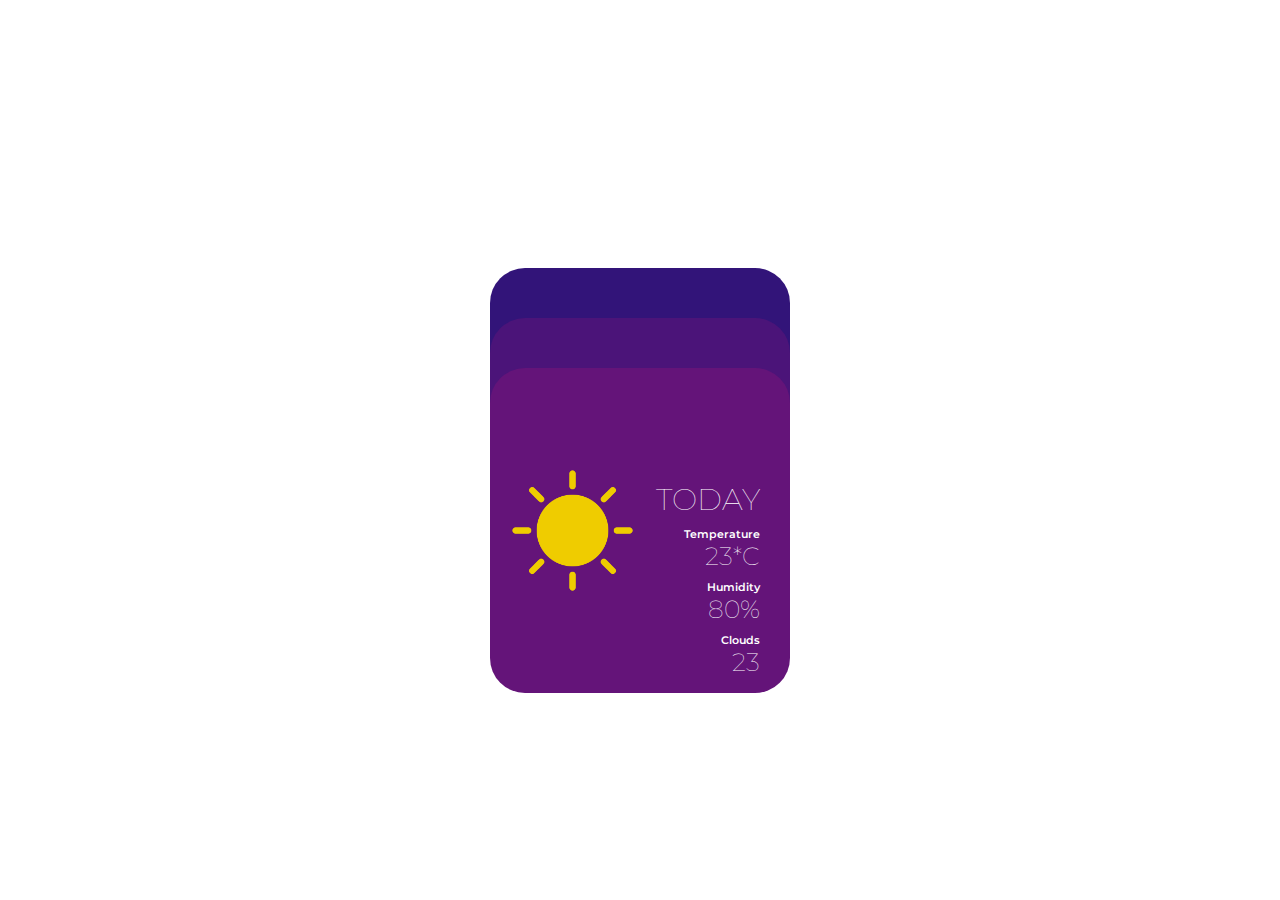
==== city.html @ 1f1dffb4 "City page container animation" ====
<!DOCTYPE html>
<html>

<head>
    <link href="https://fonts.googleapis.com/css?family=Montserrat:300" rel="stylesheet">
    <link rel="stylesheet" href="styles/city.css">
    <script src="scripts/city.js"></script>
    <meta name="viewport" content="width=device-width, initial-scale=1">
    <title>Weather</title>
</head>

<body onload="init()">
    <div id="background-primary">
    </div>
    <div id="main-container">
        <h1 id="city-name">Error</h1>
        <div id="anim-container" onclick="myAnim()">
            <div id="weather-info-1" class="weather-info">
                <img class="weather-icon" src="images/sun.png">
                <div class="weather-stats">
                    <text1>TODAY</text1>
                    <h6>Temperature</h6>
                    <text2 class="temp">23*C</text2>
                    <h6>Humidity</h6>
                    <text2 class="humidity">80%</text2>
                    <h6>Clouds</h6>
                    <text2 class="clouds">23</text2>
                </div>
            </div>
            <div id="weather-info-2" class="weather-info">
                <img class="weather-icon" src="images/sun.png">
                <div class="weather-stats">
                    <text1 id="day1" class="day">TODAY</text1>
                    <h6>Temperature</h6>
                    <text2 class="temp">23*C</text2>
                    <h6>Humidity</h6>
                    <text2 class="humidity">80%</text2>
                    <h6>Clouds</h6>
                    <text2 class="clouds">23</text2>
                </div>
            </div>
            <div id="weather-info-3" class="weather-info">
                <img class="weather-icon" src="images/sun.png">
                <div class="weather-stats">
                    <text1 class="day">TODAY</text1>
                    <h6>Temperature</h6>
                    <text2 class="temp">23*C</text2>
                    <h6>Humidity</h6>
                    <text2 class="humidity">80%</text2>
                    <h6>Clouds</h6>
                    <text2 class="clouds">23</text2>
                </div>
            </div>
            <div id="weather-info-4" class="weather-info">
                <img class="weather-icon" src="images/sun.png">
                <div class="weather-stats">
                    <text1 class="day">TODAY</text1>
                    <h6>Temperature</h6>
                    <text2 class="temp">23*C</text2>
                    <h6>Humidity</h6>
                    <text2 class="humidity">80%</text2>
                    <h6>Clouds</h6>
                    <text2 class="clouds">23</text2>
                </div>
            </div>
        </div>
    </div>
</body>

</html>
---- styles/city.css ----
body {
       height: 100vh;
       margin: 0;
       z-index: -2;
       display: flex;
       flex-direction: column;
       align-items: center;
       justify-content: center;
   }
   
   #background-primary {
       position: absolute;
       top: 0;
       left: 0;
       width: 100%;
       height: 100%;
       z-index: -1;
   }
   
   #main-container {
       height: 80%;
       width: 60%;
       border-radius: 35px;
       display: flex;
       flex-direction: column;
       justify-content: center;
       align-items: center;
       min-width: 300px;
   }
   
   #anim-container {
       height: 575px;
       width: 300px;
   }
   
   #city-name {
       position: relative;
       margin-top: 50px;
   }
   
   #weather-info-1 {
       top: 150px;
   }
   
   #weather-info-2 {
       top: -225px;
       background-color: rgb(75, 20, 121);
       z-index: 10;
   }
   
   #weather-info-3 {
       top: -600px;
       background-color: rgb(50, 20, 121);
       z-index: 9;
   }
   
   #weather-info-4 {
       top: -975px;
       background-color: rgb(25, 20, 121);
       z-index: 8;
       opacity: 0;
   }
   
   .day {
       position: relative;
       top: -50px;
   }
   
   .weather-info {
       height: 325px;
       width: 100%;
       position: relative;
       min-width: 280px;
       background-color: rgb(100, 20, 121);
       display: flex;
       justify-content: center;
       align-items: center;
       border-radius: 35px;
       z-index: 11;
   }
   
   .weather-info-title {
       height: 40%;
       display: flex;
       justify-content: center;
       align-items: center;
       padding-right: 15%;
       gap: 2%;
   }
   
   .weather-stats {
       height: 30%;
       width: 50%;
       display: flex;
       flex-direction: column;
       align-items: flex-end;
       justify-content: space-evenly;
       margin-right: 10%;
   }
   
   text1,
   text2 {
       color: white;
       margin: 0;
       font-family: 'Montserrat';
       font-weight: 100;
       margin-bottom: 10px;
   }
   
   text1 {
       font-size: 30px;
   }
   
   text2 {
       font-size: 25px;
   }
   
   h6 {
       color: white;
       margin: 0;
       font-family: 'Montserrat';
       font-weight: 600;
   }
   
   h1 {
       color: white;
       font-family: 'Montserrat';
       font-weight: 600;
   }
   
   .weather-icon {
       margin-left: 5%;
       width: 45%;
   }
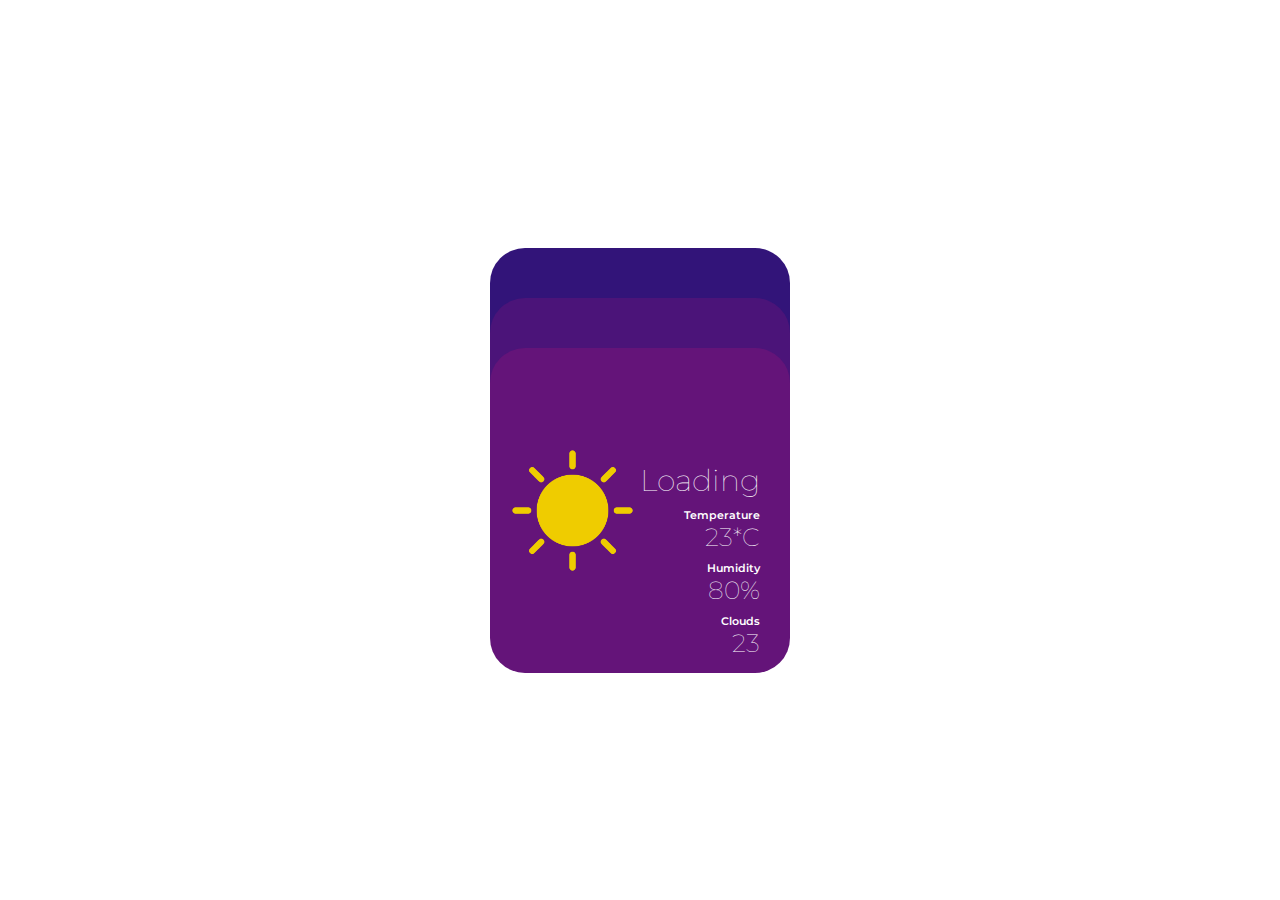
==== commit c0b490b0: "github compatibility v2" ====
--- a/city.html
+++ b/city.html
@@ -6,6 +6,7 @@
     <link rel="stylesheet" href="styles/city.css">
     <script src="scripts/city.js"></script>
     <meta name="viewport" content="width=device-width, initial-scale=1">
+    <meta http-equiv="Content-Security-Policy" content="upgrade-insecure-requests">
     <title>Weather</title>
 </head>
 
@@ -18,7 +19,7 @@
             <div id="weather-info-1" class="weather-info">
                 <img class="weather-icon" src="images/sun.png">
                 <div class="weather-stats">
-                    <text1>TODAY</text1>
+                    <text1>Loading</text1>
                     <h6>Temperature</h6>
                     <text2 class="temp">23*C</text2>
                     <h6>Humidity</h6>
@@ -30,7 +31,7 @@
             <div id="weather-info-2" class="weather-info">
                 <img class="weather-icon" src="images/sun.png">
                 <div class="weather-stats">
-                    <text1 id="day1" class="day">TODAY</text1>
+                    <text1 id="day1" class="day">Loading</text1>
                     <h6>Temperature</h6>
                     <text2 class="temp">23*C</text2>
                     <h6>Humidity</h6>
@@ -42,7 +43,7 @@
             <div id="weather-info-3" class="weather-info">
                 <img class="weather-icon" src="images/sun.png">
                 <div class="weather-stats">
-                    <text1 class="day">TODAY</text1>
+                    <text1 class="day">Loading</text1>
                     <h6>Temperature</h6>
                     <text2 class="temp">23*C</text2>
                     <h6>Humidity</h6>
@@ -54,7 +55,7 @@
             <div id="weather-info-4" class="weather-info">
                 <img class="weather-icon" src="images/sun.png">
                 <div class="weather-stats">
-                    <text1 class="day">TODAY</text1>
+                    <text1 class="day">Loading</text1>
                     <h6>Temperature</h6>
                     <text2 class="temp">23*C</text2>
                     <h6>Humidity</h6>
